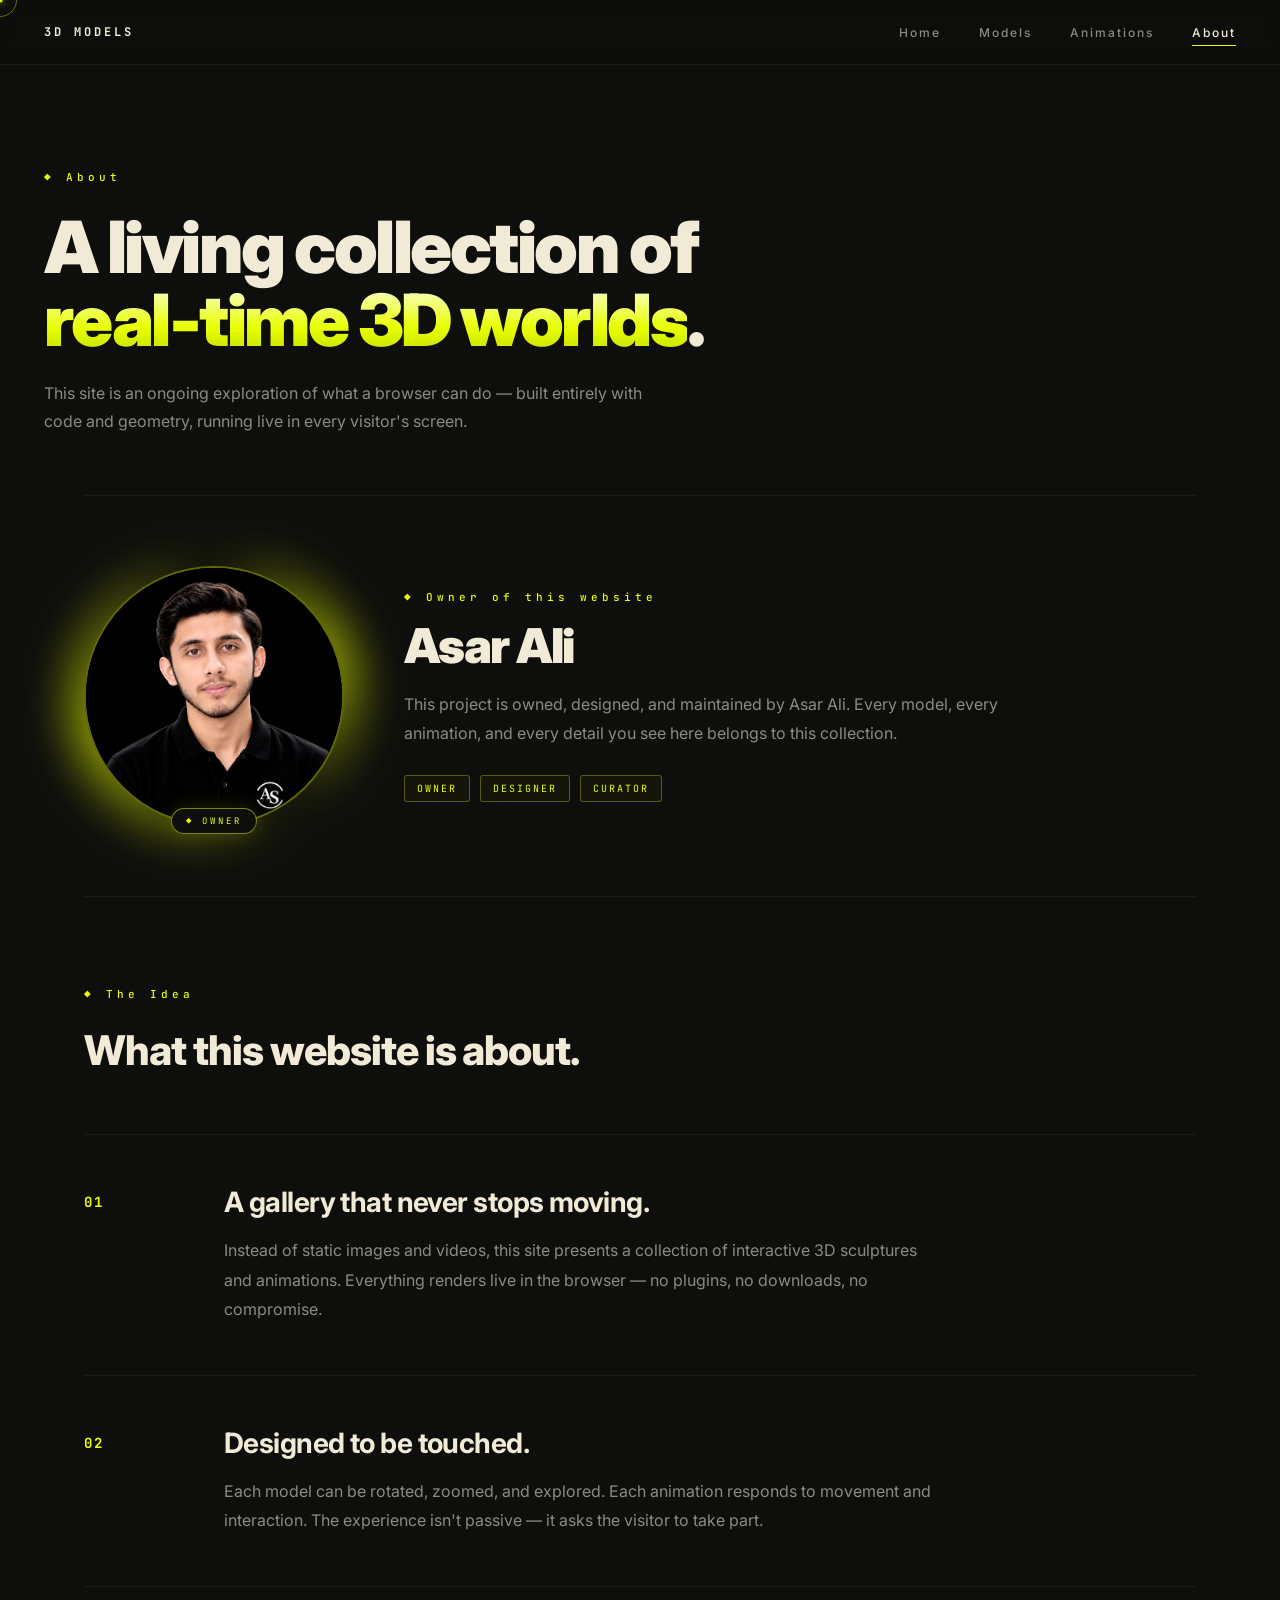
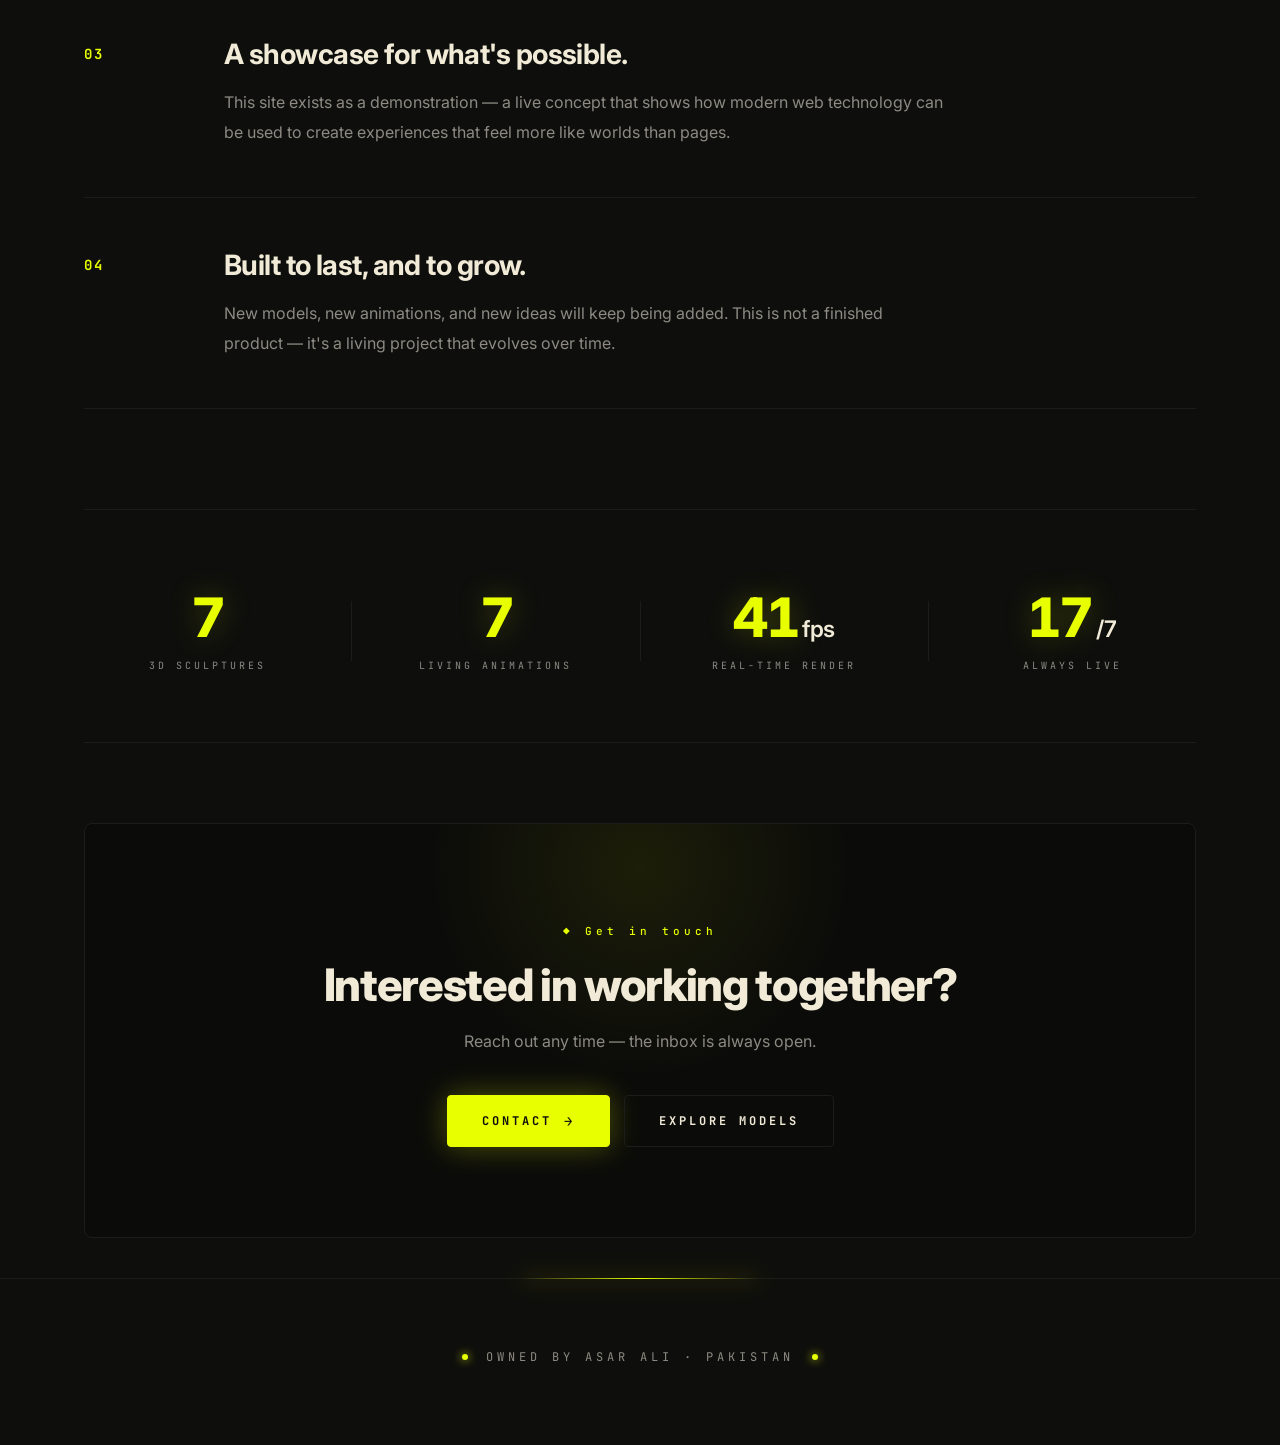
==== about.html @ 102b8ba0 "Initial upload — 3D Models website Full 3D Models website with home, models, animations, about and c" ====
<!DOCTYPE html>
<html lang="en">
<head>
<meta charset="UTF-8" />
<meta name="viewport" content="width=device-width, initial-scale=1.0" />
<title>About — 3D Models</title>
<link rel="preconnect" href="https://fonts.googleapis.com">
<link rel="preconnect" href="https://fonts.gstatic.com" crossorigin>
<link href="https://fonts.googleapis.com/css2?family=Inter:wght@400;500;600;700;800;900&family=JetBrains+Mono:wght@400;500;700&display=swap" rel="stylesheet">
<link rel="stylesheet" href="about.css" />
</head>
<body>

<div class="cur-dot"></div>
<div class="cur-ring"></div>

<header>
  <a href="index.html" class="brand">3D MODELS</a>
  <nav>
    <a href="index.html">Home</a>
    <a href="models.html">Models</a>
    <a href="animation.html">Animations</a>
    <a href="about.html" class="active">About</a>
  </nav>
</header>

<section class="hero">
  <div class="label">◆ About</div>
  <h1>
    A living collection of<br/>
    <span class="hl">real-time 3D worlds</span>.
  </h1>
  <p>This site is an ongoing exploration of what a browser can do — built entirely with code and geometry, running live in every visitor's screen.</p>
</section>

<main class="container">

  <!-- ================= OWNER ================= -->
  <section class="owner reveal">
    <div class="owner-photo">
      <div class="owner-photo-ring"></div>
      <img src="asar.png" alt="Owner" />
      <div class="owner-badge">◆ OWNER</div>
    </div>
    <div class="owner-text">
      <div class="owner-label">◆ Owner of this website</div>
      <h2>Asar Ali</h2>
      <p>This project is owned, designed, and maintained by Asar Ali. Every model, every animation, and every detail you see here belongs to this collection.</p>
      <div class="owner-tags">
        <span>Owner</span>
        <span>Designer</span>
        <span>Curator</span>
      </div>
    </div>
  </section>

  <!-- ================= MISSION ================= -->
  <section class="story">
    <div class="story-head reveal">
      <div class="label">◆ The Idea</div>
      <h2>What this website is about.</h2>
    </div>

    <div class="block reveal">
      <div class="block-num">01</div>
      <div class="block-body">
        <h3>A gallery that never stops moving.</h3>
        <p>Instead of static images and videos, this site presents a collection of interactive 3D sculptures and animations. Everything renders live in the browser — no plugins, no downloads, no compromise.</p>
      </div>
    </div>

    <div class="block reveal">
      <div class="block-num">02</div>
      <div class="block-body">
        <h3>Designed to be touched.</h3>
        <p>Each model can be rotated, zoomed, and explored. Each animation responds to movement and interaction. The experience isn't passive — it asks the visitor to take part.</p>
      </div>
    </div>

    <div class="block reveal">
      <div class="block-num">03</div>
      <div class="block-body">
        <h3>A showcase for what's possible.</h3>
        <p>This site exists as a demonstration — a live concept that shows how modern web technology can be used to create experiences that feel more like worlds than pages.</p>
      </div>
    </div>

    <div class="block reveal">
      <div class="block-num">04</div>
      <div class="block-body">
        <h3>Built to last, and to grow.</h3>
        <p>New models, new animations, and new ideas will keep being added. This is not a finished product — it's a living project that evolves over time.</p>
      </div>
    </div>
  </section>

  <!-- ================= STATS ================= -->
  <section class="stats reveal">
    <div class="stat">
      <div class="stat-n" data-count="10">0</div>
      <div class="stat-l">3D Sculptures</div>
    </div>
    <div class="stat-divider"></div>
    <div class="stat">
      <div class="stat-n" data-count="10">0</div>
      <div class="stat-l">Living Animations</div>
    </div>
    <div class="stat-divider"></div>
    <div class="stat">
      <div class="stat-n" data-count="60">0<span class="unit">fps</span></div>
      <div class="stat-l">Real-time Render</div>
    </div>
    <div class="stat-divider"></div>
    <div class="stat">
      <div class="stat-n" data-count="24">0<span class="unit">/7</span></div>
      <div class="stat-l">Always Live</div>
    </div>
  </section>

  <!-- ================= CTA ================= -->
  <section class="cta reveal">
    <div class="cta-glow"></div>
    <div class="cta-label">◆ Get in touch</div>
    <h2>Interested in working together?</h2>
    <p>Reach out any time — the inbox is always open.</p>
    <div class="cta-actions">
      <a href="contact.html" class="btn primary">Contact <span>→</span></a>
      <a href="models.html" class="btn">Explore Models</a>
    </div>
  </section>

</main>

<footer>
  <div class="footer-line">
    <span class="dot"></span>
    Owned by Asar Ali · Pakistan
    <span class="dot"></span>
  </div>
</footer>

<script src="about.js"></script>
</body>
</html>
---- about.css ----
* { margin: 0; padding: 0; box-sizing: border-box; }
:root {
  --ink: #0E0E0C;
  --bone: #F0EAD6;
  --lime: #E8FF00;
  --lime-rgb: 232,255,0;
  --stone: #8C8A82;
  --border: #1c1c19;
  --card: #131311;
}
html, body {
  background: var(--ink); color: var(--bone);
  font-family: 'Inter', system-ui, sans-serif;
  overflow-x: hidden; cursor: none;
  -webkit-font-smoothing: antialiased;
}
::selection { background: var(--lime); color: var(--ink); }
::-webkit-scrollbar { width: 6px; }
::-webkit-scrollbar-track { background: var(--ink); }
::-webkit-scrollbar-thumb { background: #2a2a26; border-radius: 3px; }
::-webkit-scrollbar-thumb:hover { background: var(--lime); }

/* CURSOR */
.cur-dot {
  position: fixed; top: 0; left: 0;
  width: 5px; height: 5px; border-radius: 50%;
  background: var(--lime);
  z-index: 2147483647; pointer-events: none;
  box-shadow: 0 0 8px var(--lime);
  transform: translate(-50%, -50%);
}
.cur-ring {
  position: fixed; top: 0; left: 0;
  width: 34px; height: 34px; border-radius: 50%;
  border: 1px solid rgba(var(--lime-rgb), 0.4);
  z-index: 2147483646; pointer-events: none;
  transform: translate(-50%, -50%);
  transition: width .18s ease, height .18s ease, border-color .18s ease;
}
body.hov .cur-ring { width: 54px; height: 54px; border-color: var(--lime); }
@media (max-width: 900px) {
  .cur-dot, .cur-ring { display: none; }
  html, body { cursor: auto; }
}

/* HEADER */
header {
  position: fixed; top: 0; left: 0; right: 0; z-index: 100;
  display: flex; justify-content: space-between; align-items: center;
  padding: 24px 44px;
  border-bottom: 1px solid var(--border);
  backdrop-filter: blur(10px);
  background: rgba(14,14,12,0.7);
}
.brand {
  font-family: 'JetBrains Mono', monospace;
  font-size: 12px; letter-spacing: 3px; font-weight: 700;
  color: var(--bone); cursor: none; text-decoration: none;
}
nav { display: flex; gap: 38px; }
nav a {
  color: var(--stone); text-decoration: none; font-size: 12px;
  letter-spacing: 2px; font-weight: 500; cursor: none;
  transition: color .25s; position: relative;
}
nav a:hover, nav a.active { color: var(--bone); }
nav a.active::after {
  content: ''; position: absolute; left: 0; right: 0; bottom: -6px;
  height: 1px; background: var(--lime);
}
@media (max-width: 700px) {
  header { padding: 16px 20px; }
  nav { gap: 18px; }
  nav a { font-size: 10px; letter-spacing: 1px; }
}

/* HERO */
.hero {
  padding: 170px 44px 60px;
  max-width: 1400px; margin: 0 auto;
}
.label {
  font-family: 'JetBrains Mono', monospace;
  font-size: 11px; letter-spacing: 4px; color: var(--lime);
  margin-bottom: 26px; font-weight: 500;
}
.hero h1 {
  font-size: clamp(2.2rem, 6vw, 4.5rem);
  font-weight: 900; letter-spacing: -0.035em; line-height: 1.02;
  color: var(--bone); margin-bottom: 22px; max-width: 900px;
}
.hero h1 .hl {
  background: linear-gradient(180deg, #ffffff 0%, var(--lime) 60%, #b8d400 100%);
  -webkit-background-clip: text; -webkit-text-fill-color: transparent;
  background-clip: text;
}
.hero p {
  color: var(--stone); font-size: 16px;
  line-height: 1.75; max-width: 620px;
}

/* CONTAINER */
.container {
  max-width: 1200px;
  margin: 0 auto;
  padding: 0 44px 40px;
}

/* OWNER */
.owner {
  display: grid;
  grid-template-columns: 260px 1fr;
  gap: 60px;
  align-items: center;
  padding: 70px 0;
  border-top: 1px solid var(--border);
  border-bottom: 1px solid var(--border);
}
.owner-photo {
  position: relative;
  width: 260px;
  height: 260px;
  justify-self: center;
}
.owner-photo-ring {
  position: absolute;
  inset: -18px;
  border-radius: 50%;
  background: conic-gradient(from 0deg,
    transparent 0%,
    var(--lime) 20%,
    transparent 40%,
    var(--lime) 70%,
    transparent 100%);
  filter: blur(22px);
  opacity: 0.6;
  animation: spinRing 9s linear infinite;
  z-index: 0;
}
@keyframes spinRing { to { transform: rotate(360deg); } }
.owner-photo img {
  position: relative;
  z-index: 1;
  width: 100%;
  height: 100%;
  object-fit: cover;
  border-radius: 50%;
  border: 2px solid rgba(var(--lime-rgb), 0.4);
  background: #0a0a08;
  filter: grayscale(0.1) contrast(1.08);
  transition: filter .5s, transform .5s;
}
.owner-photo:hover img {
  filter: grayscale(0) contrast(1.12);
  transform: scale(1.02);
}
.owner-badge {
  position: absolute;
  bottom: -8px; left: 50%;
  transform: translateX(-50%);
  z-index: 2;
  background: var(--ink);
  border: 1px solid rgba(var(--lime-rgb), 0.5);
  color: var(--lime);
  font-family: 'JetBrains Mono', monospace;
  font-size: 9px;
  letter-spacing: 3px;
  padding: 6px 14px;
  border-radius: 20px;
  white-space: nowrap;
  box-shadow: 0 0 20px rgba(var(--lime-rgb), 0.15);
}
.owner-text .owner-label {
  font-family: 'JetBrains Mono', monospace;
  font-size: 11px;
  letter-spacing: 4px;
  color: var(--lime);
  margin-bottom: 18px;
  font-weight: 500;
}
.owner-text h2 {
  font-size: clamp(2rem, 4vw, 3rem);
  font-weight: 900;
  letter-spacing: -0.035em;
  line-height: 1;
  color: var(--bone);
  margin-bottom: 20px;
}
.owner-text p {
  color: var(--stone);
  font-size: 16px;
  line-height: 1.85;
  max-width: 640px;
  margin-bottom: 26px;
}
.owner-tags {
  display: flex;
  gap: 10px;
  flex-wrap: wrap;
}
.owner-tags span {
  font-family: 'JetBrains Mono', monospace;
  font-size: 10px;
  letter-spacing: 2px;
  color: var(--lime);
  border: 1px solid rgba(var(--lime-rgb), 0.3);
  padding: 6px 12px;
  border-radius: 3px;
  text-transform: uppercase;
  background: rgba(var(--lime-rgb), 0.03);
}
@media (max-width: 800px) {
  .owner { grid-template-columns: 1fr; gap: 40px; text-align: center; padding: 50px 0; }
  .owner-photo { width: 200px; height: 200px; }
  .owner-text p { margin: 0 auto 26px; }
  .owner-tags { justify-content: center; }
}

/* STORY */
.story {
  padding: 90px 0 40px;
}
.story-head {
  max-width: 720px;
  margin-bottom: 60px;
}
.story-head h2 {
  font-size: clamp(1.6rem, 3.2vw, 2.6rem);
  font-weight: 800;
  letter-spacing: -0.025em;
  line-height: 1.15;
  color: var(--bone);
  margin-top: 8px;
}
.block {
  display: grid;
  grid-template-columns: 100px 1fr;
  gap: 40px;
  padding: 50px 0;
  border-top: 1px solid var(--border);
  position: relative;
}
.block:last-child { border-bottom: 1px solid var(--border); }
.block-num {
  font-family: 'JetBrains Mono', monospace;
  font-size: 14px;
  letter-spacing: 2px;
  color: var(--lime);
  font-weight: 700;
  padding-top: 8px;
}
.block-body h3 {
  font-size: clamp(1.3rem, 2.2vw, 1.75rem);
  font-weight: 700;
  letter-spacing: -0.02em;
  line-height: 1.25;
  color: var(--bone);
  margin-bottom: 16px;
}
.block-body p {
  color: var(--stone);
  font-size: 16px;
  line-height: 1.85;
  max-width: 720px;
}
@media (max-width: 700px) {
  .block { grid-template-columns: 1fr; gap: 12px; padding: 34px 0; }
  .block-num { padding-top: 0; }
  .block-body p { font-size: 15px; }
}

/* STATS */
.stats {
  display: grid;
  grid-template-columns: 1fr auto 1fr auto 1fr auto 1fr;
  align-items: center;
  gap: 20px;
  padding: 80px 0 70px;
  border-top: 1px solid var(--border);
  border-bottom: 1px solid var(--border);
  margin: 60px 0 80px;
}
.stat { text-align: center; }
.stat-n {
  font-family: 'Inter', sans-serif;
  font-size: clamp(2.2rem, 4.5vw, 3.4rem);
  font-weight: 800;
  letter-spacing: -0.045em;
  line-height: 1;
  color: var(--lime);
  margin-bottom: 14px;
  font-variant-numeric: tabular-nums;
  text-shadow: 0 0 30px rgba(var(--lime-rgb), 0.25);
}
.stat-n .unit {
  font-size: 0.42em;
  color: var(--bone);
  font-weight: 600;
  margin-left: 4px;
  letter-spacing: -0.02em;
  text-shadow: none;
}
.stat-l {
  font-family: 'JetBrains Mono', monospace;
  font-size: 10px;
  letter-spacing: 3px;
  color: var(--stone);
  text-transform: uppercase;
}
.stat-divider {
  width: 1px;
  height: 60px;
  background: var(--border);
  justify-self: center;
}
@media (max-width: 900px) {
  .stats { grid-template-columns: 1fr 1fr; gap: 40px; padding: 60px 0; }
  .stat-divider { display: none; }
}
@media (max-width: 500px) {
  .stats { grid-template-columns: 1fr; gap: 34px; }
}

/* CTA */
.cta {
  padding: 100px 40px 90px;
  text-align: center;
  position: relative;
  border: 1px solid var(--border);
  border-radius: 8px;
  overflow: hidden;
  background: #0b0b09;
}
.cta-glow {
  position: absolute;
  top: -50%; left: 50%;
  transform: translateX(-50%);
  width: 500px; height: 500px;
  background: radial-gradient(circle, rgba(var(--lime-rgb), 0.08) 0%, transparent 60%);
  pointer-events: none;
}
.cta-label {
  position: relative;
  font-family: 'JetBrains Mono', monospace;
  font-size: 11px; letter-spacing: 4px;
  color: var(--lime); margin-bottom: 22px; font-weight: 500;
}
.cta h2 {
  position: relative;
  font-size: clamp(1.7rem, 3.6vw, 2.8rem);
  font-weight: 800;
  letter-spacing: -0.03em;
  line-height: 1.15;
  color: var(--bone);
  margin-bottom: 18px;
}
.cta p {
  position: relative;
  color: var(--stone);
  font-size: 16px;
  line-height: 1.6;
  margin-bottom: 40px;
}
.cta-actions {
  position: relative;
  display: flex;
  gap: 14px;
  justify-content: center;
  flex-wrap: wrap;
}
.btn {
  display: inline-flex;
  align-items: center;
  gap: 12px;
  padding: 16px 34px;
  font-family: 'JetBrains Mono', monospace;
  font-size: 12px;
  letter-spacing: 3px;
  font-weight: 700;
  text-transform: uppercase;
  text-decoration: none;
  border-radius: 4px;
  cursor: none;
  transition: all .3s;
  border: 1px solid var(--border);
  color: var(--bone);
  background: transparent;
}
.btn.primary {
  background: var(--lime);
  border-color: var(--lime);
  color: var(--ink);
  box-shadow: 0 0 30px rgba(var(--lime-rgb), 0.3);
}
.btn span { font-size: 14px; transition: transform .3s; }
.btn:hover {
  transform: translateY(-2px);
  border-color: var(--lime);
  color: var(--lime);
}
.btn.primary:hover {
  background: var(--bone);
  border-color: var(--bone);
  color: var(--ink);
  box-shadow: 0 0 50px rgba(var(--lime-rgb), 0.5);
}
.btn:hover span { transform: translateX(5px); }
@media (max-width: 700px) {
  .cta { padding: 70px 24px 60px; }
  .btn { width: 100%; justify-content: center; }
}

/* FOOTER */
footer {
  border-top: 1px solid var(--border);
  padding: 70px 44px 80px;
  max-width: 1400px; margin: 0 auto;
  position: relative;
  display: flex; justify-content: center; align-items: center;
}
footer::before {
  content: '';
  position: absolute; top: -1px; left: 50%; transform: translateX(-50%);
  width: 240px; height: 1px;
  background: linear-gradient(90deg, transparent, var(--lime), transparent);
  box-shadow: 0 0 22px var(--lime);
}
.footer-line {
  font-family: 'JetBrains Mono', monospace;
  font-size: 12px; letter-spacing: 4px;
  color: var(--stone); text-transform: uppercase;
  text-align: center;
  display: flex; align-items: center; justify-content: center;
  gap: 18px; flex-wrap: wrap;
}
.footer-line .dot {
  width: 6px; height: 6px; border-radius: 50%;
  background: var(--lime); box-shadow: 0 0 10px var(--lime);
  animation: pulseDot 2s infinite; flex-shrink: 0;
}
@keyframes pulseDot {
  0%, 100% { opacity: 1; transform: scale(1); }
  50% { opacity: 0.35; transform: scale(0.75); }
}
@media (max-width: 700px) {
  .hero { padding: 130px 20px 40px; }
  .container { padding: 0 20px 30px; }
  .story { padding: 60px 0 20px; }
  .story-head { margin-bottom: 40px; }
  footer { padding: 55px 20px 65px; }
  .footer-line { font-size: 10px; letter-spacing: 3px; gap: 12px; }
}

/* REVEAL */
.reveal {
  opacity: 0;
  transform: translateY(28px);
  transition: opacity .9s ease, transform .9s ease;
}
.reveal.in { opacity: 1; transform: translateY(0); }
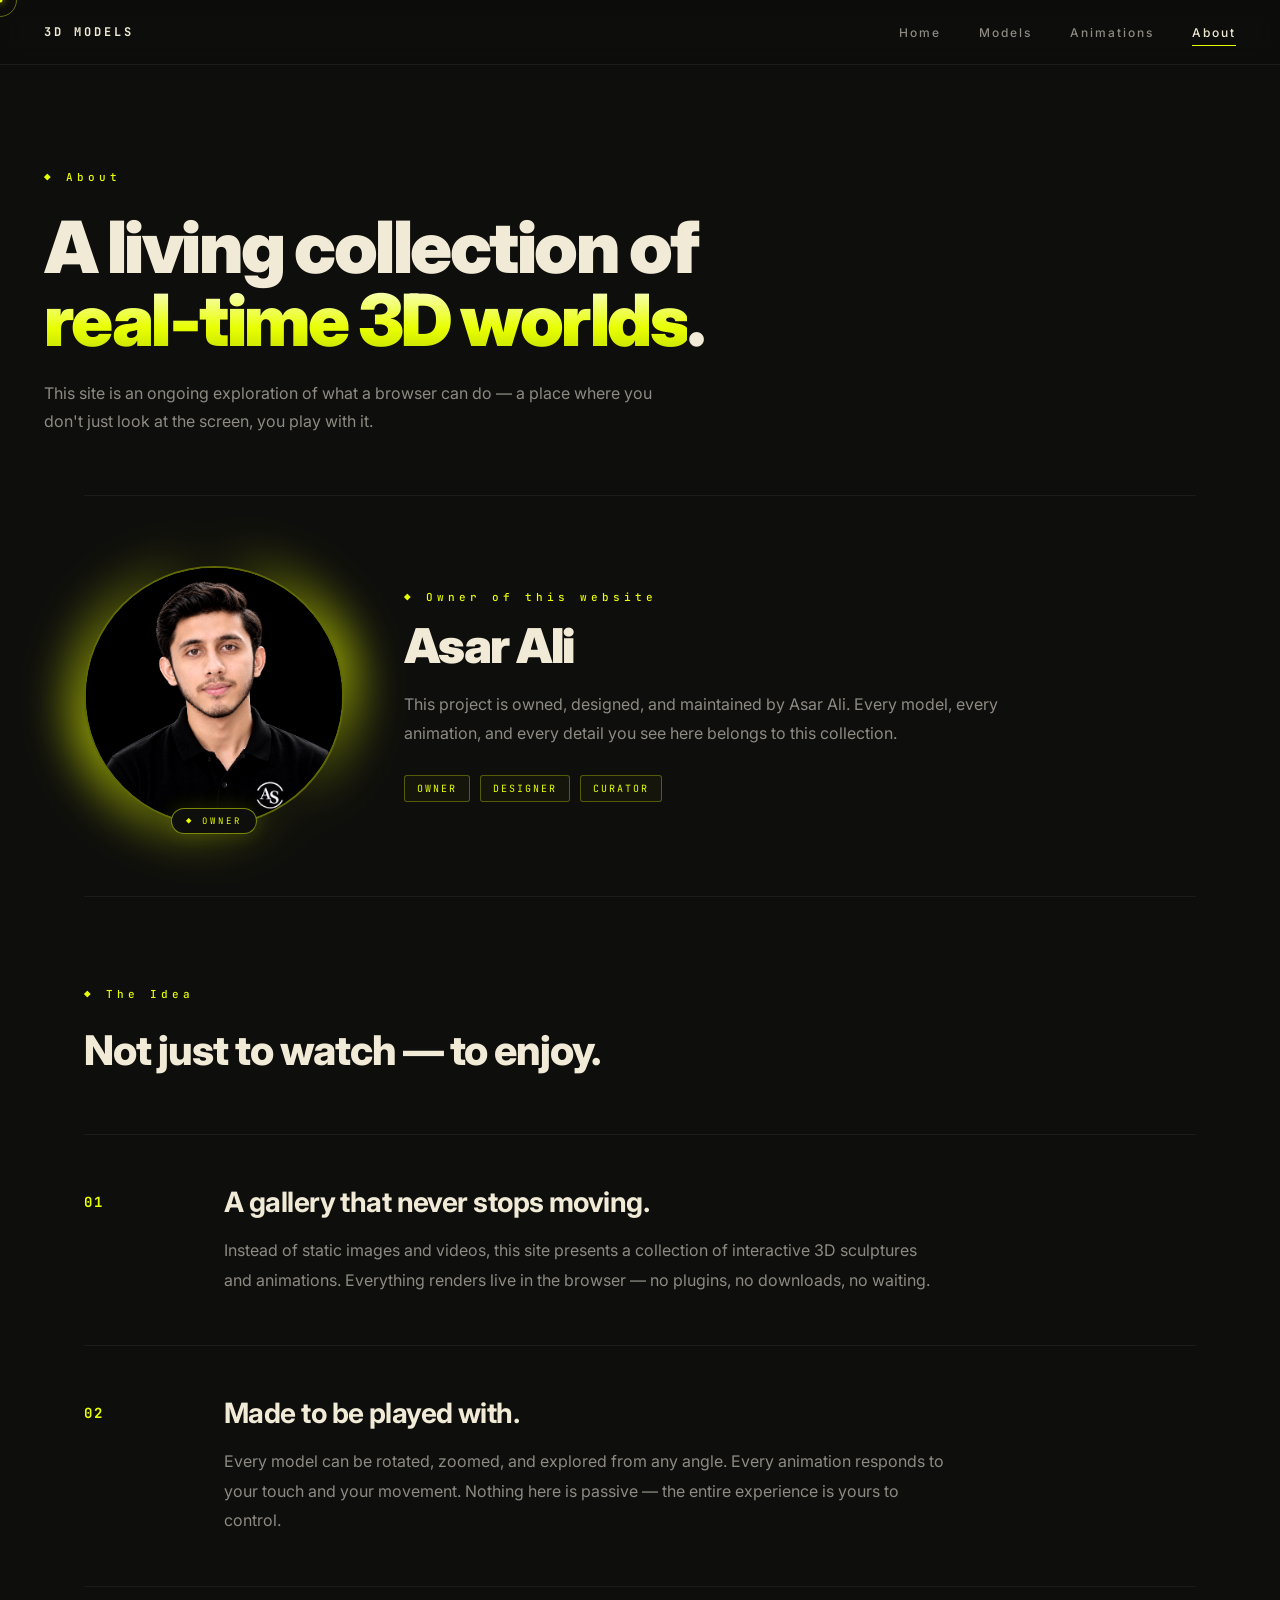
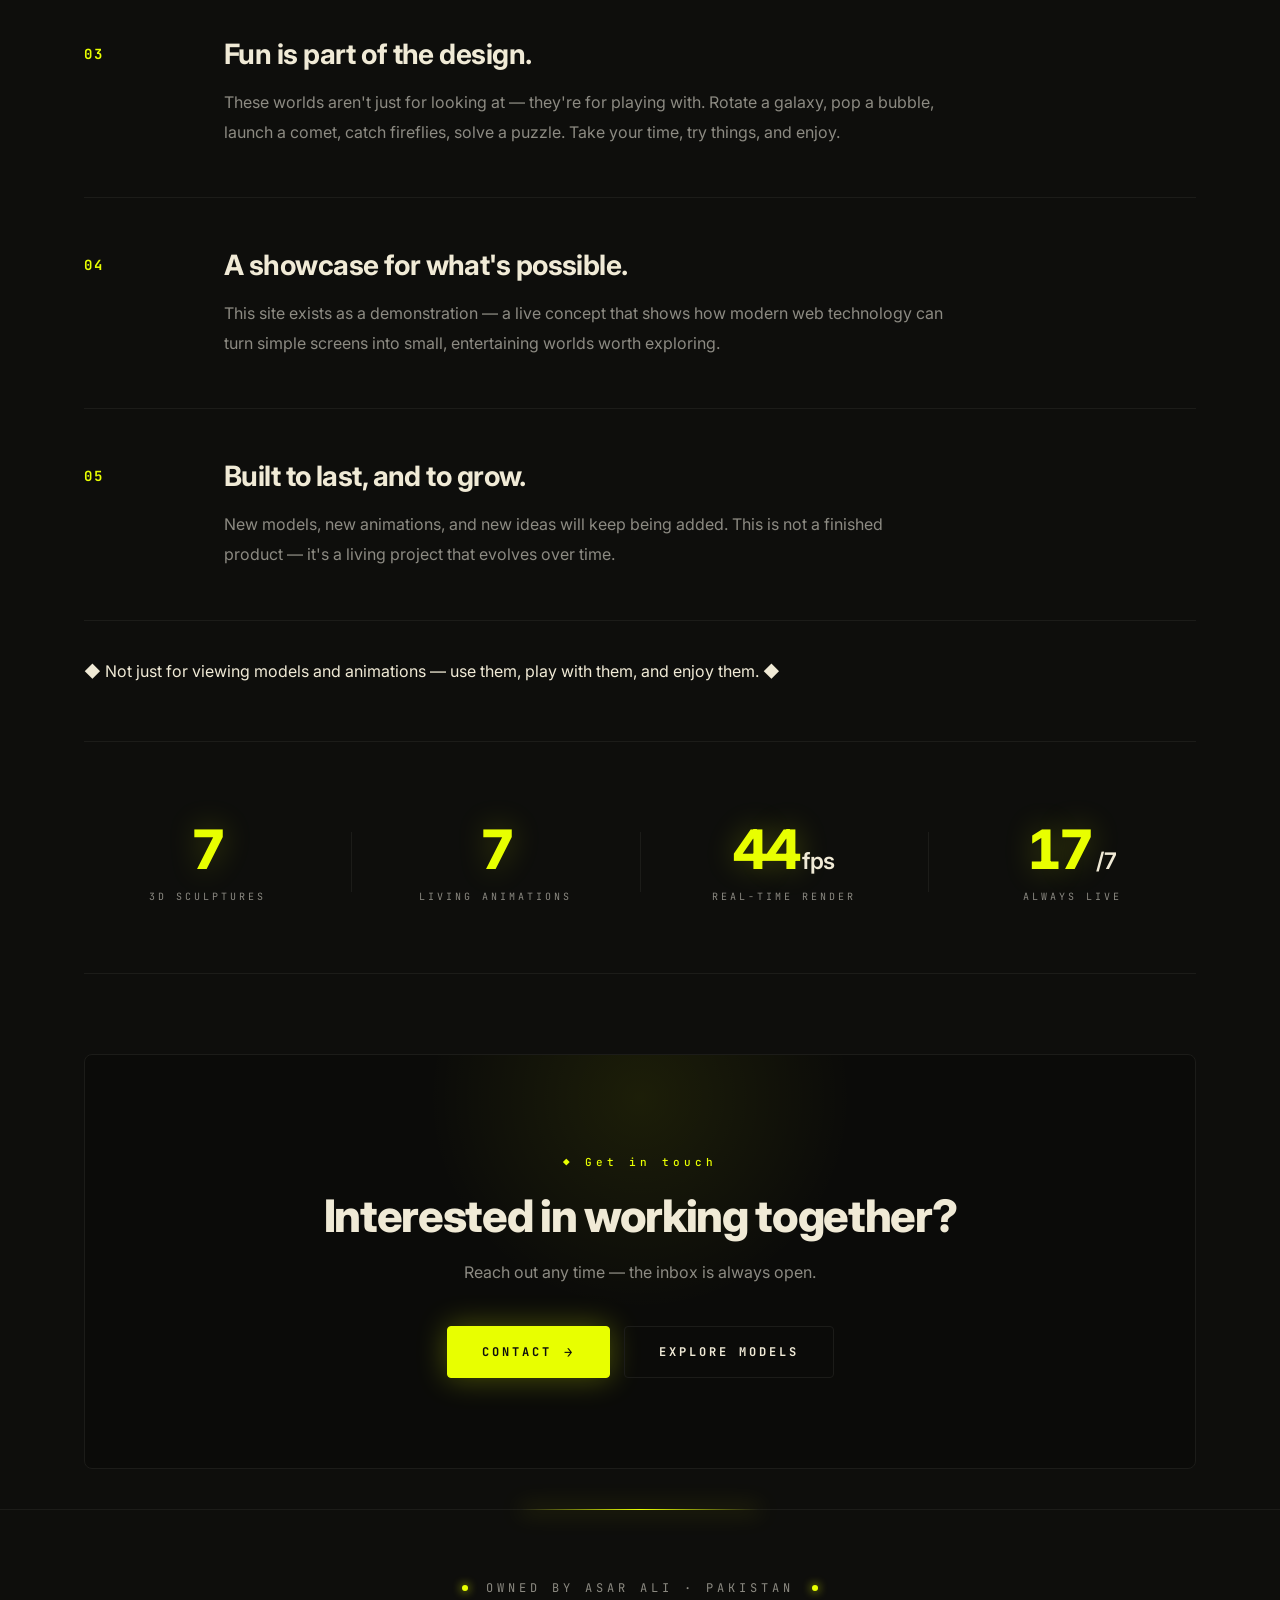
==== commit 2029c77d: "Mobile optimization for about page Updated content and structure of the about.html page to enhance u" ====
--- a/about.html
+++ b/about.html
@@ -30,13 +30,13 @@
     A living collection of<br/>
     <span class="hl">real-time 3D worlds</span>.
   </h1>
-  <p>This site is an ongoing exploration of what a browser can do — built entirely with code and geometry, running live in every visitor's screen.</p>
+  <p>This site is an ongoing exploration of what a browser can do — a place where you don't just look at the screen, you play with it.</p>
 </section>
 
 <main class="container">
 
-  <!-- ================= OWNER ================= -->
-  <section class="owner reveal">
+  <!-- ================= OWNER (image shows instantly) ================= -->
+  <section class="owner">
     <div class="owner-photo">
       <div class="owner-photo-ring"></div>
       <img src="asar.png" alt="Owner" />
@@ -58,41 +58,56 @@
   <section class="story">
     <div class="story-head reveal">
       <div class="label">◆ The Idea</div>
-      <h2>What this website is about.</h2>
+      <h2>Not just to watch — to enjoy.</h2>
     </div>
 
     <div class="block reveal">
       <div class="block-num">01</div>
       <div class="block-body">
         <h3>A gallery that never stops moving.</h3>
-        <p>Instead of static images and videos, this site presents a collection of interactive 3D sculptures and animations. Everything renders live in the browser — no plugins, no downloads, no compromise.</p>
+        <p>Instead of static images and videos, this site presents a collection of interactive 3D sculptures and animations. Everything renders live in the browser — no plugins, no downloads, no waiting.</p>
       </div>
     </div>
 
     <div class="block reveal">
       <div class="block-num">02</div>
       <div class="block-body">
-        <h3>Designed to be touched.</h3>
-        <p>Each model can be rotated, zoomed, and explored. Each animation responds to movement and interaction. The experience isn't passive — it asks the visitor to take part.</p>
+        <h3>Made to be played with.</h3>
+        <p>Every model can be rotated, zoomed, and explored from any angle. Every animation responds to your touch and your movement. Nothing here is passive — the entire experience is yours to control.</p>
       </div>
     </div>
 
     <div class="block reveal">
       <div class="block-num">03</div>
       <div class="block-body">
-        <h3>A showcase for what's possible.</h3>
-        <p>This site exists as a demonstration — a live concept that shows how modern web technology can be used to create experiences that feel more like worlds than pages.</p>
+        <h3>Fun is part of the design.</h3>
+        <p>These worlds aren't just for looking at — they're for playing with. Rotate a galaxy, pop a bubble, launch a comet, catch fireflies, solve a puzzle. Take your time, try things, and enjoy.</p>
       </div>
     </div>
 
     <div class="block reveal">
       <div class="block-num">04</div>
       <div class="block-body">
+        <h3>A showcase for what's possible.</h3>
+        <p>This site exists as a demonstration — a live concept that shows how modern web technology can turn simple screens into small, entertaining worlds worth exploring.</p>
+      </div>
+    </div>
+
+    <div class="block reveal">
+      <div class="block-num">05</div>
+      <div class="block-body">
         <h3>Built to last, and to grow.</h3>
         <p>New models, new animations, and new ideas will keep being added. This is not a finished product — it's a living project that evolves over time.</p>
       </div>
     </div>
   </section>
+
+  <!-- ================= ENJOYMENT TAGLINE ================= -->
+  <div class="enjoy-tag reveal">
+    <span class="lime">◆</span>
+    Not just for viewing models and animations — use them, play with them, and enjoy them.
+    <span class="lime">◆</span>
+  </div>
 
   <!-- ================= STATS ================= -->
   <section class="stats reveal">
@@ -106,12 +121,12 @@
       <div class="stat-l">Living Animations</div>
     </div>
     <div class="stat-divider"></div>
-    <div class="stat">
+    <div class="stat stat-hide-mobile">
       <div class="stat-n" data-count="60">0<span class="unit">fps</span></div>
       <div class="stat-l">Real-time Render</div>
     </div>
-    <div class="stat-divider"></div>
-    <div class="stat">
+    <div class="stat-divider stat-hide-mobile"></div>
+    <div class="stat stat-hide-mobile">
       <div class="stat-n" data-count="24">0<span class="unit">/7</span></div>
       <div class="stat-l">Always Live</div>
     </div>
@@ -141,4 +156,4 @@
 
 <script src="about.js"></script>
 </body>
-</html>+</html>
